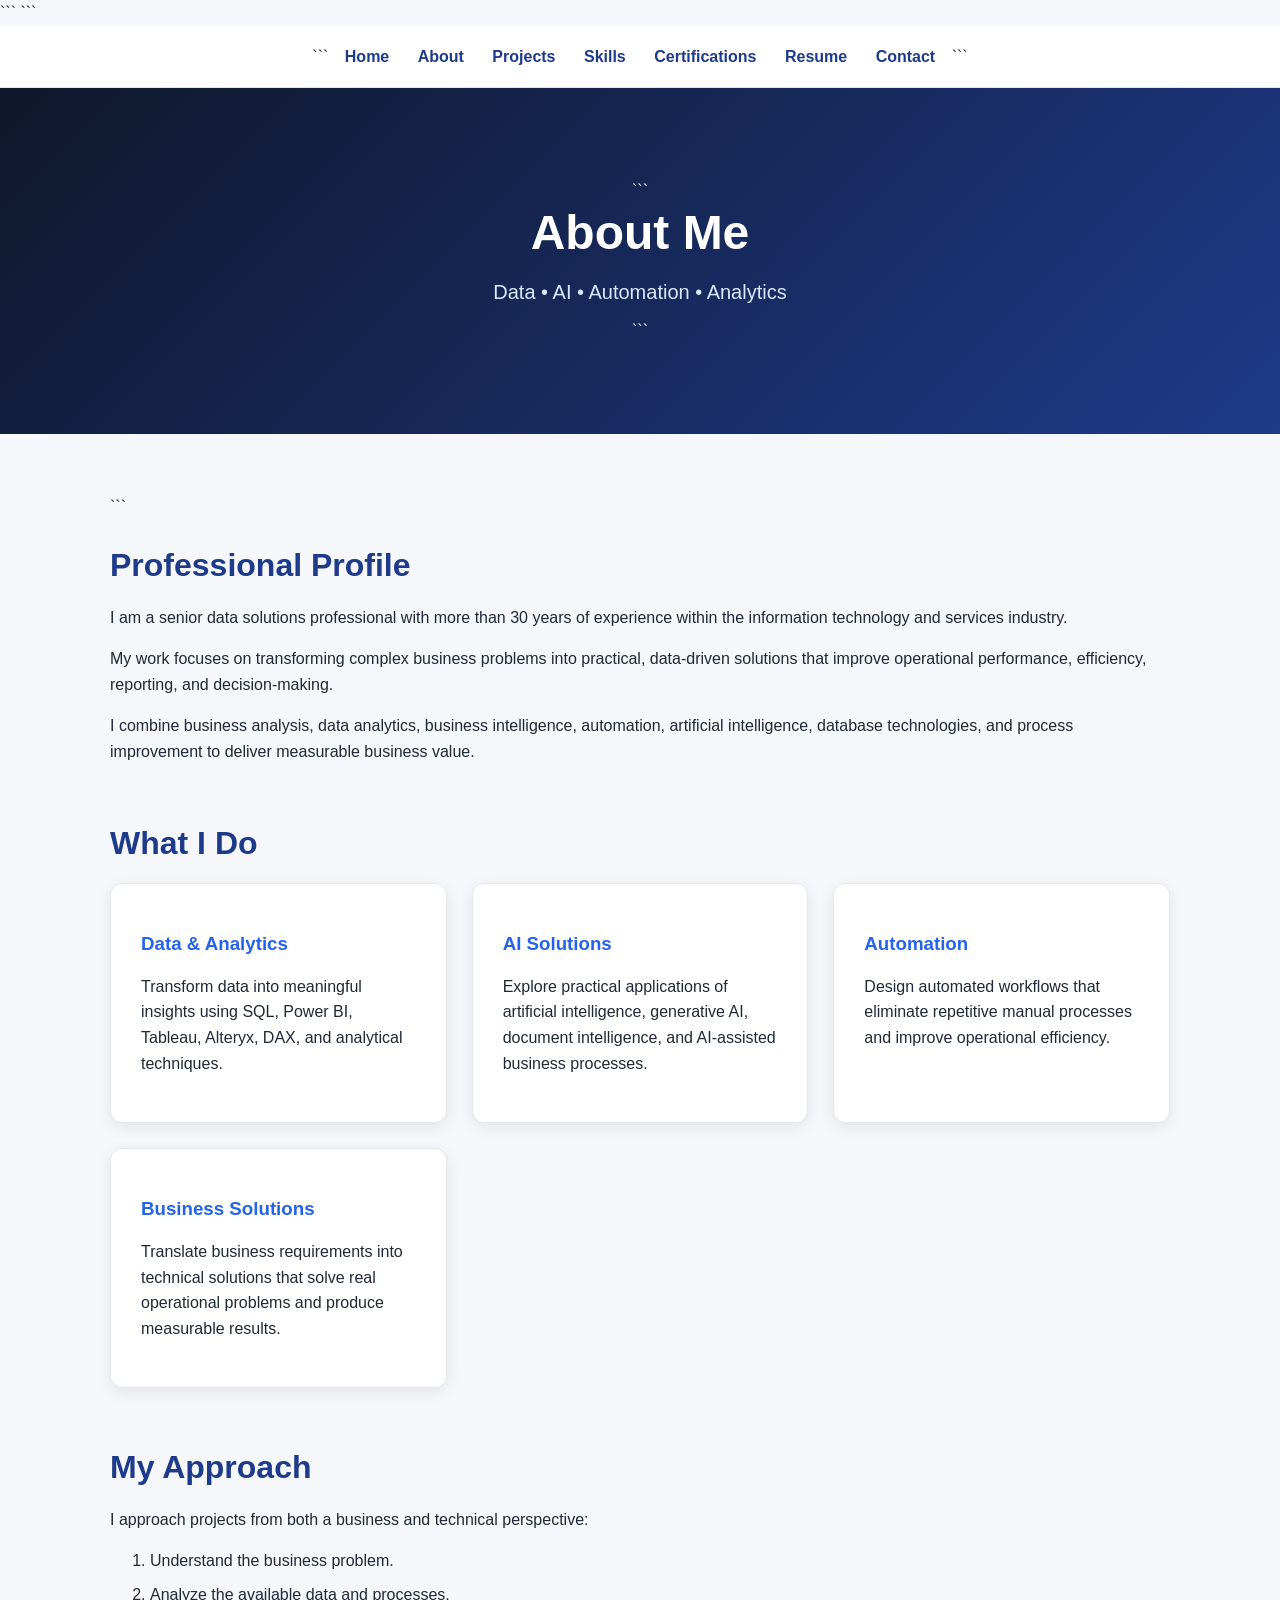
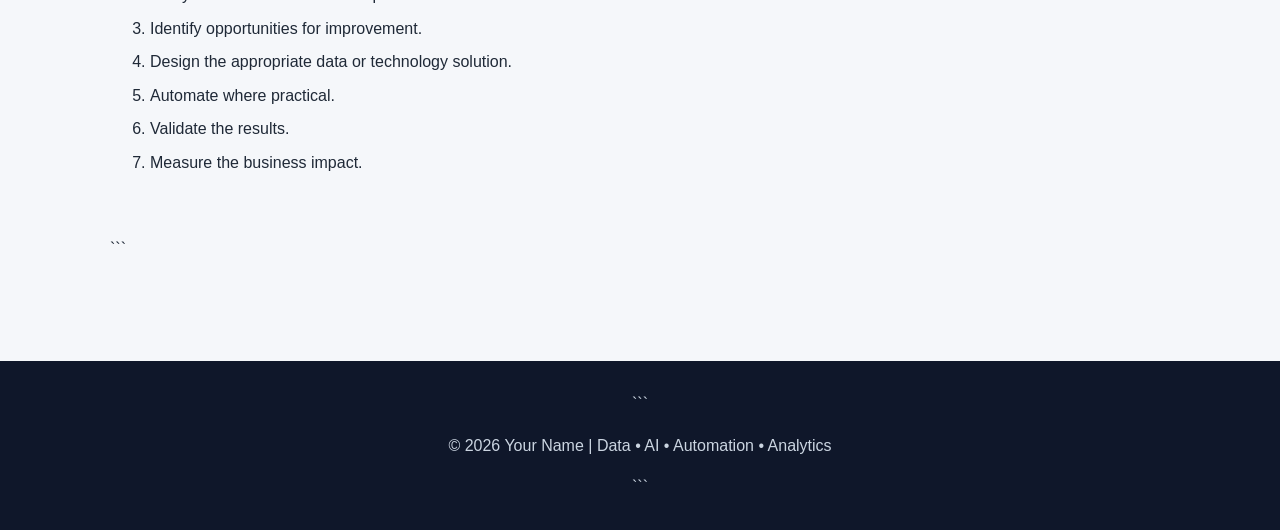
==== about.html @ a49c7b66 "Create about.html" ====
<!DOCTYPE html>

<html lang="en">

<head>

```
<meta charset="UTF-8">

<meta name="viewport"
      content="width=device-width, initial-scale=1.0">

<title>About | Your Name</title>

<link rel="stylesheet" href="css/style.css">
```

</head>

<body>

<nav>

```
<a href="index.html">Home</a>
<a href="about.html">About</a>
<a href="projects.html">Projects</a>
<a href="skills.html">Skills</a>
<a href="certifications.html">Certifications</a>
<a href="resume.html">Resume</a>
<a href="contact.html">Contact</a>
```

</nav>

<header class="hero">

```
<h1>About Me</h1>

<p>
    Data • AI • Automation • Analytics
</p>
```

</header>

<main class="container">

```
<section>

    <h2>Professional Profile</h2>

    <p>
        I am a senior data solutions professional with more than
        30 years of experience within the information technology
        and services industry.
    </p>

    <p>
        My work focuses on transforming complex business problems
        into practical, data-driven solutions that improve
        operational performance, efficiency, reporting, and
        decision-making.
    </p>

    <p>
        I combine business analysis, data analytics, business
        intelligence, automation, artificial intelligence,
        database technologies, and process improvement to deliver
        measurable business value.
    </p>

</section>


<section>

    <h2>What I Do</h2>

    <div class="card-grid">

        <div class="card">

            <h3>Data & Analytics</h3>

            <p>
                Transform data into meaningful insights using
                SQL, Power BI, Tableau, Alteryx, DAX, and
                analytical techniques.
            </p>

        </div>


        <div class="card">

            <h3>AI Solutions</h3>

            <p>
                Explore practical applications of artificial
                intelligence, generative AI, document intelligence,
                and AI-assisted business processes.
            </p>

        </div>


        <div class="card">

            <h3>Automation</h3>

            <p>
                Design automated workflows that eliminate
                repetitive manual processes and improve
                operational efficiency.
            </p>

        </div>


        <div class="card">

            <h3>Business Solutions</h3>

            <p>
                Translate business requirements into technical
                solutions that solve real operational problems
                and produce measurable results.
            </p>

        </div>

    </div>

</section>


<section>

    <h2>My Approach</h2>

    <p>
        I approach projects from both a business and technical
        perspective:
    </p>

    <ol>

        <li>Understand the business problem.</li>

        <li>Analyze the available data and processes.</li>

        <li>Identify opportunities for improvement.</li>

        <li>Design the appropriate data or technology solution.</li>

        <li>Automate where practical.</li>

        <li>Validate the results.</li>

        <li>Measure the business impact.</li>

    </ol>

</section>
```

</main>

<footer>

```
<p>
    © 2026 Your Name | Data • AI • Automation • Analytics
</p>
```

</footer>

</body>

</html>
---- css/style.css ----
/* =========================================
PORTFOLIO WEBSITE - SHARED STYLES
========================================= */

/* ---------- General ---------- */

* {
  box-sizing: border-box;
  }

html {
scroll-behavior: smooth;
}

body {
margin: 0;
font-family: Arial, Helvetica, sans-serif;
background-color: #f5f7fa;
color: #1f2937;
line-height: 1.6;
}

a {
color: #2563eb;
text-decoration: none;
}

a:hover {
text-decoration: underline;
}

/* ---------- Navigation ---------- */

nav {
background-color: #ffffff;
padding: 18px 20px;
text-align: center;
border-bottom: 1px solid #e5e7eb;
position: sticky;
top: 0;
z-index: 1000;
}

nav a {
display: inline-block;
margin: 0 12px;
color: #1e3a8a;
font-weight: 600;
text-decoration: none;
}

nav a:hover {
color: #2563eb;
text-decoration: none;
}

/* ---------- Hero ---------- */

.hero {
background: linear-gradient(135deg, #0f172a, #1e3a8a);
color: white;
padding: 90px 20px;
text-align: center;
}

.hero h1 {
margin: 0 0 15px;
font-size: 48px;
}

.hero p {
max-width: 800px;
margin: 10px auto;
font-size: 20px;
color: #dbeafe;
}

/* ---------- Main Content ---------- */

.container {
max-width: 1100px;
margin: 0 auto;
padding: 60px 20px;
}

section {
margin-bottom: 60px;
}

h1,
h2,
h3 {
line-height: 1.2;
}

h2 {
color: #1e3a8a;
font-size: 32px;
margin-bottom: 20px;
}

h3 {
color: #2563eb;
}

/* ---------- Cards ---------- */

.card-grid {
display: grid;
grid-template-columns: repeat(auto-fit, minmax(280px, 1fr));
gap: 25px;
}

.card {
background-color: white;
padding: 30px;
border-radius: 12px;
box-shadow: 0 4px 15px rgba(0, 0, 0, 0.08);
border: 1px solid #e5e7eb;
}

.card:hover {
transform: translateY(-3px);
transition: 0.2s ease;
}

/* ---------- Metrics ---------- */

.metrics {
display: grid;
grid-template-columns: repeat(auto-fit, minmax(180px, 1fr));
gap: 20px;
margin: 40px 0;
}

.metric-card {
background-color: white;
padding: 25px;
text-align: center;
border-radius: 12px;
box-shadow: 0 4px 15px rgba(0, 0, 0, 0.06);
}

.metric {
font-size: 34px;
font-weight: bold;
color: #16a34a;
margin: 5px 0;
}

/* ---------- Buttons ---------- */

.button {
display: inline-block;
background-color: #2563eb;
color: white;
padding: 12px 22px;
border-radius: 7px;
font-weight: bold;
margin-top: 10px;
}

.button:hover {
background-color: #1d4ed8;
text-decoration: none;
}

/* ---------- Tables ---------- */

table {
width: 100%;
border-collapse: collapse;
background-color: white;
margin: 20px 0;
}

th,
td {
padding: 14px;
border: 1px solid #e5e7eb;
text-align: left;
}

th {
background-color: #eff6ff;
color: #1e3a8a;
}

/* ---------- Lists ---------- */

ul {
padding-left: 25px;
}

li {
margin-bottom: 8px;
}

/* ---------- Tags ---------- */

.tag {
display: inline-block;
background-color: #dbeafe;
color: #1e3a8a;
padding: 6px 12px;
border-radius: 20px;
margin: 4px;
font-size: 14px;
font-weight: 600;
}

/* ---------- Footer ---------- */

footer {
background-color: #0f172a;
color: #cbd5e1;
text-align: center;
padding: 30px 20px;
margin-top: 40px;
}

footer a {
color: #93c5fd;
}

/* ---------- Mobile ---------- */

@media (max-width: 700px) {

```
nav a {
    margin: 5px 7px;
    font-size: 14px;
}

.hero {
    padding: 60px 20px;
}

.hero h1 {
    font-size: 36px;
}

.hero p {
    font-size: 18px;
}

.container {
    padding: 40px 20px;
}

h2 {
    font-size: 28px;
}
```

}
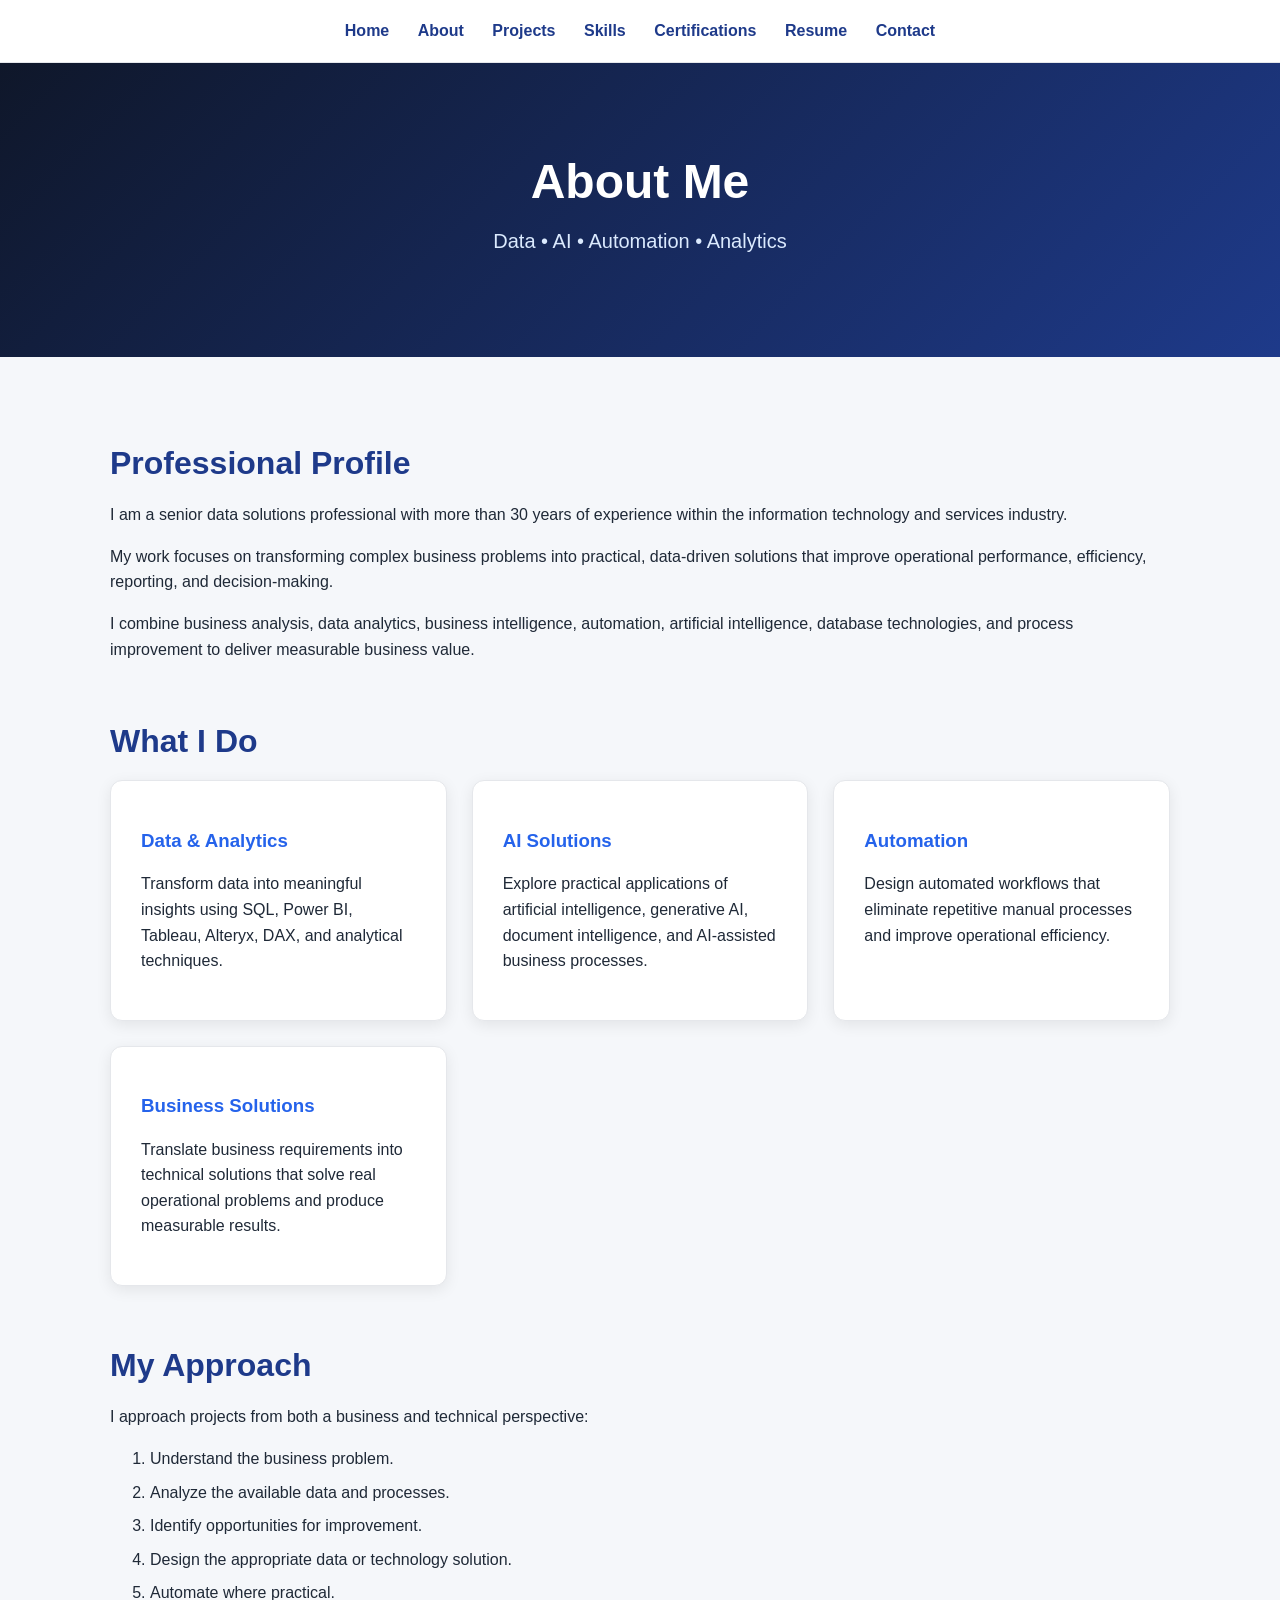
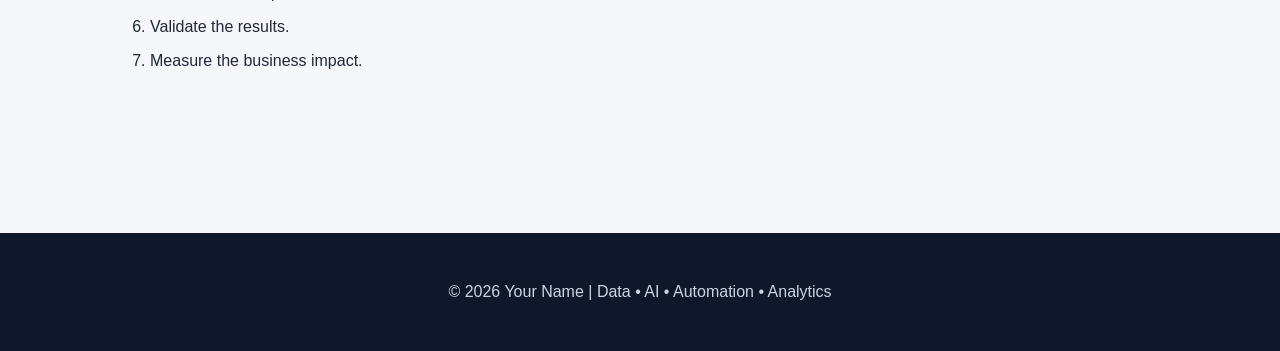
==== commit be92e4c7: "Update about.html" ====
--- a/about.html
+++ b/about.html
@@ -4,7 +4,6 @@
 
 <head>
 
-```
 <meta charset="UTF-8">
 
 <meta name="viewport"
@@ -13,7 +12,6 @@
 <title>About | Your Name</title>
 
 <link rel="stylesheet" href="css/style.css">
-```
 
 </head>
 
@@ -21,7 +19,6 @@
 
 <nav>
 
-```
 <a href="index.html">Home</a>
 <a href="about.html">About</a>
 <a href="projects.html">Projects</a>
@@ -29,25 +26,21 @@
 <a href="certifications.html">Certifications</a>
 <a href="resume.html">Resume</a>
 <a href="contact.html">Contact</a>
-```
 
 </nav>
 
 <header class="hero">
 
-```
 <h1>About Me</h1>
 
 <p>
     Data • AI • Automation • Analytics
 </p>
-```
 
 </header>
 
 <main class="container">
 
-```
 <section>
 
     <h2>Professional Profile</h2>
@@ -165,17 +158,14 @@
     </ol>
 
 </section>
-```
 
 </main>
 
 <footer>
 
-```
 <p>
     © 2026 Your Name | Data • AI • Automation • Analytics
 </p>
-```
 
 </footer>
 
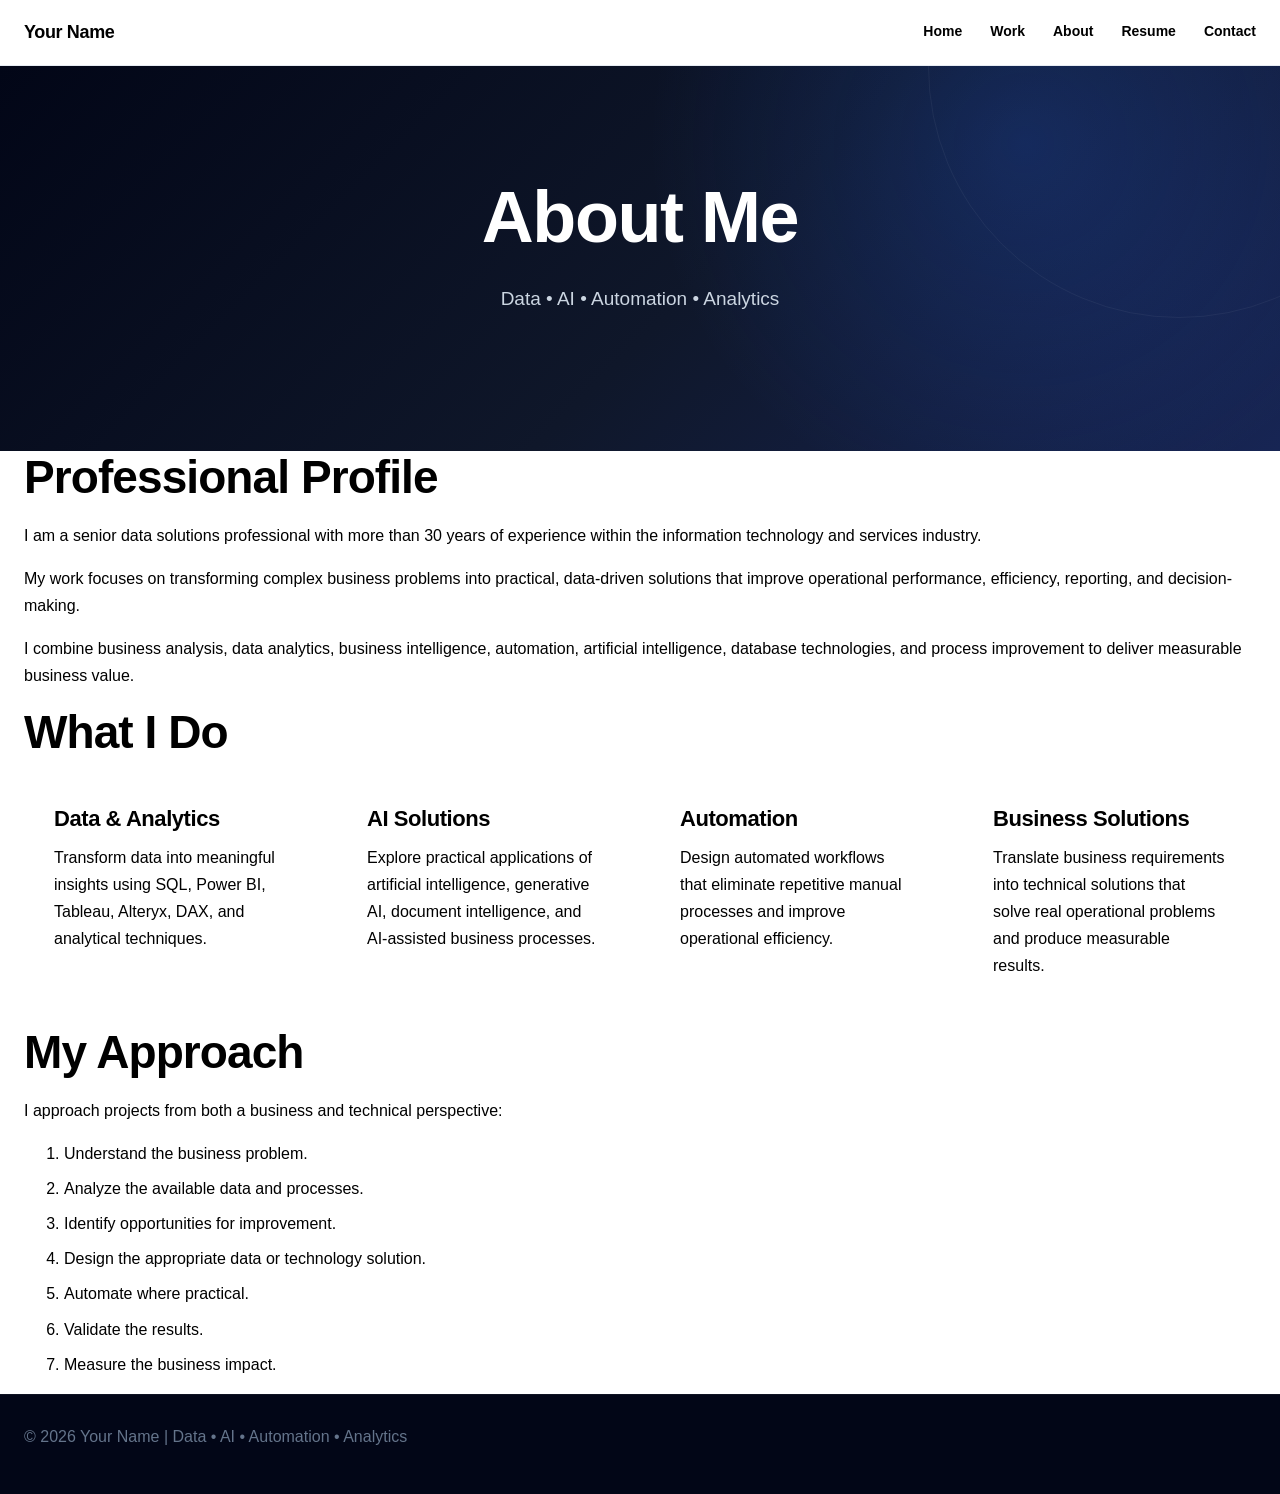
==== commit 6b7ceacf: "Update about.html" ====
--- a/about.html
+++ b/about.html
@@ -17,25 +17,51 @@
 
 <body>
 
-<nav>
-
-<a href="index.html">Home</a>
-<a href="about.html">About</a>
-<a href="projects.html">Projects</a>
-<a href="skills.html">Skills</a>
-<a href="certifications.html">Certifications</a>
-<a href="resume.html">Resume</a>
-<a href="contact.html">Contact</a>
+<!-- =====================================================
+     NAVIGATION
+     ===================================================== -->
+
+<nav class="navbar">
+
+    <div class="nav-container">
+
+        <a href="index.html" class="logo">
+            Your Name
+        </a>
+
+        <div class="nav-links">
+
+            <a href="index.html">Home</a>
+
+            <a href="projects.html">Work</a>
+
+            <a href="about.html">About</a>
+
+            <a href="resume.html">Resume</a>
+
+            <a href="contact.html">Contact</a>
+
+        </div>
+
+    </div>
 
 </nav>
 
+<!-- =====================================================
+     HERO
+     ===================================================== -->
+
 <header class="hero">
 
-<h1>About Me</h1>
-
-<p>
-    Data • AI • Automation • Analytics
-</p>
+    <div class="hero-content">
+
+      <h1>About Me</h1>
+
+      <p class="hero-description">
+          Data • AI • Automation • Analytics
+      </p>
+
+  </div>
 
 </header>
 
--- a/css/style.css
+++ b/css/style.css
@@ -1,257 +1,1604 @@
-/* =========================================
-PORTFOLIO WEBSITE - SHARED STYLES
-========================================= */
-
-/* ---------- General ---------- */
+```css
+/* =========================================================
+   PORTFOLIO WEBSITE
+   Modern Data • AI • Automation Portfolio
+   ========================================================= */
+
+
+/* =========================================================
+   DESIGN SYSTEM
+   ========================================================= */
+
+:root {
+
+    /* Colors */
+
+    --bg: #f8fafc;
+    --surface: #ffffff;
+    --surface-alt: #f1f5f9;
+
+    --text: #0f172a;
+    --text-secondary: #475569;
+    --text-muted: #64748b;
+
+    --primary: #2563eb;
+    --primary-dark: #1d4ed8;
+    --primary-light: #dbeafe;
+
+    --border: #e2e8f0;
+
+    --dark: #0f172a;
+    --dark-secondary: #1e293b;
+
+    --success: #16a34a;
+
+    /* Layout */
+
+    --max-width: 1180px;
+
+    /* Effects */
+
+    --radius: 14px;
+    --radius-small: 8px;
+
+    --shadow:
+        0 10px 30px rgba(15, 23, 42, 0.06);
+
+    --shadow-hover:
+        0 18px 45px rgba(15, 23, 42, 0.10);
+
+    --transition:
+        0.25s ease;
+}
+
+
+/* =========================================================
+   RESET
+   ========================================================= */
 
 * {
-  box-sizing: border-box;
-  }
+    box-sizing: border-box;
+}
 
 html {
-scroll-behavior: smooth;
+    scroll-behavior: smooth;
 }
 
 body {
-margin: 0;
-font-family: Arial, Helvetica, sans-serif;
-background-color: #f5f7fa;
-color: #1f2937;
-line-height: 1.6;
+
+    margin: 0;
+
+    font-family:
+        Inter,
+        -apple-system,
+        BlinkMacSystemFont,
+        "Segoe UI",
+        Roboto,
+        Helvetica,
+        Arial,
+        sans-serif;
+
+    background: var(--bg);
+
+    color: var(--text);
+
+    line-height: 1.7;
+
+    -webkit-font-smoothing: antialiased;
+}
+
+img {
+    max-width: 100%;
+    height: auto;
+    display: block;
 }
 
 a {
-color: #2563eb;
-text-decoration: none;
-}
-
-a:hover {
-text-decoration: underline;
-}
-
-/* ---------- Navigation ---------- */
-
-nav {
-background-color: #ffffff;
-padding: 18px 20px;
-text-align: center;
-border-bottom: 1px solid #e5e7eb;
-position: sticky;
-top: 0;
-z-index: 1000;
-}
-
-nav a {
-display: inline-block;
-margin: 0 12px;
-color: #1e3a8a;
-font-weight: 600;
-text-decoration: none;
-}
-
-nav a:hover {
-color: #2563eb;
-text-decoration: none;
-}
-
-/* ---------- Hero ---------- */
-
-.hero {
-background: linear-gradient(135deg, #0f172a, #1e3a8a);
-color: white;
-padding: 90px 20px;
-text-align: center;
-}
-
-.hero h1 {
-margin: 0 0 15px;
-font-size: 48px;
-}
-
-.hero p {
-max-width: 800px;
-margin: 10px auto;
-font-size: 20px;
-color: #dbeafe;
-}
-
-/* ---------- Main Content ---------- */
-
-.container {
-max-width: 1100px;
-margin: 0 auto;
-padding: 60px 20px;
-}
-
-section {
-margin-bottom: 60px;
-}
+    color: inherit;
+    text-decoration: none;
+}
+
+p {
+    margin-top: 0;
+}
+
+button,
+a {
+    -webkit-tap-highlight-color: transparent;
+}
+
+
+/* =========================================================
+   TYPOGRAPHY
+   ========================================================= */
 
 h1,
 h2,
+h3,
+h4 {
+
+    margin-top: 0;
+
+    line-height: 1.15;
+
+    letter-spacing: -0.02em;
+}
+
+h1 {
+    font-size: clamp(42px, 6vw, 72px);
+}
+
+h2 {
+    font-size: clamp(32px, 4vw, 46px);
+
+    margin-bottom: 18px;
+}
+
 h3 {
-line-height: 1.2;
-}
-
-h2 {
-color: #1e3a8a;
-font-size: 32px;
-margin-bottom: 20px;
-}
-
-h3 {
-color: #2563eb;
-}
-
-/* ---------- Cards ---------- */
-
-.card-grid {
-display: grid;
-grid-template-columns: repeat(auto-fit, minmax(280px, 1fr));
-gap: 25px;
-}
-
-.card {
-background-color: white;
-padding: 30px;
-border-radius: 12px;
-box-shadow: 0 4px 15px rgba(0, 0, 0, 0.08);
-border: 1px solid #e5e7eb;
-}
-
-.card:hover {
-transform: translateY(-3px);
-transition: 0.2s ease;
-}
-
-/* ---------- Metrics ---------- */
+    font-size: 22px;
+
+    margin-bottom: 12px;
+}
+
+p {
+    color: var(--text-secondary);
+}
+
+
+/* =========================================================
+   CONTAINER
+   ========================================================= */
+
+.container {
+
+    width: 100%;
+
+    max-width: var(--max-width);
+
+    margin: 0 auto;
+
+    padding-left: 24px;
+    padding-right: 24px;
+}
+
+
+/* =========================================================
+   NAVIGATION
+   ========================================================= */
+
+.navbar {
+
+    position: sticky;
+
+    top: 0;
+
+    z-index: 1000;
+
+    background:
+        rgba(255, 255, 255, 0.92);
+
+    backdrop-filter: blur(12px);
+
+    -webkit-backdrop-filter: blur(12px);
+
+    border-bottom:
+        1px solid rgba(226, 232, 240, 0.8);
+}
+
+.nav-container {
+
+    max-width: var(--max-width);
+
+    margin: 0 auto;
+
+    padding: 17px 24px;
+
+    display: flex;
+
+    align-items: center;
+
+    justify-content: space-between;
+
+    gap: 30px;
+}
+
+.logo {
+
+    font-size: 18px;
+
+    font-weight: 800;
+
+    color: var(--text);
+
+    letter-spacing: -0.02em;
+
+    white-space: nowrap;
+}
+
+.logo:hover {
+    color: var(--primary);
+}
+
+.nav-links {
+
+    display: flex;
+
+    align-items: center;
+
+    gap: 28px;
+}
+
+.nav-links a {
+
+    position: relative;
+
+    color: var(--text-secondary);
+
+    font-size: 14px;
+
+    font-weight: 600;
+
+    transition: color var(--transition);
+}
+
+.nav-links a:hover {
+
+    color: var(--primary);
+
+    text-decoration: none;
+}
+
+.nav-links a::after {
+
+    content: "";
+
+    position: absolute;
+
+    left: 0;
+
+    bottom: -7px;
+
+    width: 0;
+
+    height: 2px;
+
+    background: var(--primary);
+
+    transition: width var(--transition);
+}
+
+.nav-links a:hover::after {
+    width: 100%;
+}
+
+
+/* =========================================================
+   HERO
+   ========================================================= */
+
+.hero {
+
+    position: relative;
+
+    overflow: hidden;
+
+    background:
+        radial-gradient(
+            circle at 80% 20%,
+            rgba(37, 99, 235, 0.22),
+            transparent 35%
+        ),
+        linear-gradient(
+            135deg,
+            #020617 0%,
+            #0f172a 55%,
+            #172554 100%
+        );
+
+    color: white;
+
+    padding:
+        110px 24px
+        100px;
+}
+
+.hero::before {
+
+    content: "";
+
+    position: absolute;
+
+    width: 500px;
+
+    height: 500px;
+
+    border-radius: 50%;
+
+    border:
+        1px solid rgba(255, 255, 255, 0.05);
+
+    top: -250px;
+
+    right: -150px;
+}
+
+.hero-content {
+
+    position: relative;
+
+    max-width: 900px;
+
+    margin: 0 auto;
+
+    text-align: center;
+}
+
+.eyebrow {
+
+    margin-bottom: 18px;
+
+    color: var(--primary);
+
+    font-size: 12px;
+
+    font-weight: 800;
+
+    letter-spacing: 0.16em;
+
+    text-transform: uppercase;
+}
+
+.hero .eyebrow {
+    color: #93c5fd;
+}
+
+.hero h1 {
+
+    max-width: 950px;
+
+    margin:
+        0 auto
+        25px;
+
+    color: white;
+
+    font-weight: 800;
+}
+
+.hero-description {
+
+    max-width: 760px;
+
+    margin:
+        0 auto
+        35px;
+
+    color: #cbd5e1;
+
+    font-size: 19px;
+
+    line-height: 1.7;
+}
+
+
+/* =========================================================
+   HERO BUTTONS
+   ========================================================= */
+
+.hero-buttons {
+
+    display: flex;
+
+    justify-content: center;
+
+    align-items: center;
+
+    flex-wrap: wrap;
+
+    gap: 12px;
+
+    margin-top: 28px;
+}
+
+.button {
+
+    display: inline-flex;
+
+    align-items: center;
+
+    justify-content: center;
+
+    min-height: 46px;
+
+    padding:
+        11px 22px;
+
+    border-radius: var(--radius-small);
+
+    font-size: 14px;
+
+    font-weight: 700;
+
+    border: 1px solid transparent;
+
+    transition:
+        transform var(--transition),
+        background var(--transition),
+        border-color var(--transition),
+        box-shadow var(--transition);
+}
+
+.button:hover {
+
+    transform: translateY(-2px);
+
+    text-decoration: none;
+}
+
+.button.primary {
+
+    background: var(--primary);
+
+    color: white;
+
+    box-shadow:
+        0 8px 20px
+        rgba(37, 99, 235, 0.25);
+}
+
+.button.primary:hover {
+    background: var(--primary-dark);
+}
+
+.button.secondary {
+
+    background: white;
+
+    color: var(--text);
+
+    border-color: var(--border);
+}
+
+.button.secondary:hover {
+
+    border-color: #cbd5e1;
+
+    box-shadow: var(--shadow);
+}
+
+
+/* Hero secondary button on dark background */
+
+.hero .button.secondary {
+
+    background:
+        rgba(255, 255, 255, 0.06);
+
+    color: white;
+
+    border-color:
+        rgba(255, 255, 255, 0.18);
+}
+
+.hero .button.secondary:hover {
+
+    background:
+        rgba(255, 255, 255, 0.10);
+}
+
+
+/* =========================================================
+   HERO LINKS
+   ========================================================= */
+
+.hero-links {
+
+    display: flex;
+
+    justify-content: center;
+
+    gap: 25px;
+
+    margin-top: 32px;
+}
+
+.hero-links a {
+
+    color: #94a3b8;
+
+    font-size: 14px;
+
+    font-weight: 600;
+
+    transition: color var(--transition);
+}
+
+.hero-links a:hover {
+
+    color: white;
+
+    text-decoration: none;
+}
+
+
+/* =========================================================
+   SECTIONS
+   ========================================================= */
+
+section {
+    margin: 0;
+}
+
+section .container {
+
+    padding-top: 100px;
+
+    padding-bottom: 100px;
+}
+
+.section-heading {
+
+    max-width: 720px;
+
+    margin-bottom: 45px;
+}
+
+.section-heading h2 {
+    color: var(--text);
+}
+
+.section-heading p:not(.eyebrow) {
+
+    font-size: 17px;
+
+    max-width: 680px;
+}
+
+
+/* =========================================================
+   IMPACT SECTION
+   ========================================================= */
+
+.impact-section {
+
+    background: var(--surface);
+}
 
 .metrics {
-display: grid;
-grid-template-columns: repeat(auto-fit, minmax(180px, 1fr));
-gap: 20px;
-margin: 40px 0;
+
+    display: grid;
+
+    grid-template-columns:
+        repeat(4, 1fr);
+
+    gap: 18px;
 }
 
 .metric-card {
-background-color: white;
-padding: 25px;
-text-align: center;
-border-radius: 12px;
-box-shadow: 0 4px 15px rgba(0, 0, 0, 0.06);
+
+    padding: 30px 25px;
+
+    background: var(--surface);
+
+    border:
+        1px solid var(--border);
+
+    border-radius: var(--radius);
+
+    box-shadow: var(--shadow);
+
+    transition:
+        transform var(--transition),
+        box-shadow var(--transition);
+}
+
+.metric-card:hover {
+
+    transform: translateY(-4px);
+
+    box-shadow: var(--shadow-hover);
 }
 
 .metric {
-font-size: 34px;
-font-weight: bold;
-color: #16a34a;
-margin: 5px 0;
-}
-
-/* ---------- Buttons ---------- */
-
-.button {
-display: inline-block;
-background-color: #2563eb;
-color: white;
-padding: 12px 22px;
-border-radius: 7px;
-font-weight: bold;
-margin-top: 10px;
-}
-
-.button:hover {
-background-color: #1d4ed8;
-text-decoration: none;
-}
-
-/* ---------- Tables ---------- */
+
+    display: block;
+
+    margin-bottom: 8px;
+
+    color: var(--text);
+
+    font-size: clamp(30px, 4vw, 42px);
+
+    line-height: 1;
+
+    font-weight: 800;
+
+    letter-spacing: -0.04em;
+}
+
+.metric-card p {
+
+    margin: 0;
+
+    font-size: 14px;
+
+    line-height: 1.5;
+}
+
+.metric-note {
+
+    margin-top: 18px;
+
+    color: var(--text-muted);
+
+    font-size: 12px;
+}
+
+
+/* =========================================================
+   FEATURED WORK
+   ========================================================= */
+
+.featured-work {
+
+    background: var(--bg);
+}
+
+.featured-project {
+
+    display: grid;
+
+    grid-template-columns:
+        minmax(0, 1.7fr)
+        minmax(280px, 0.8fr);
+
+    gap: 0;
+
+    overflow: hidden;
+
+    border:
+        1px solid var(--border);
+
+    border-radius: 18px;
+
+    background: white;
+
+    box-shadow: var(--shadow);
+}
+
+.featured-project-content {
+
+    padding: 50px;
+}
+
+.featured-project-content h3 {
+
+    max-width: 700px;
+
+    font-size: 30px;
+
+    color: var(--text);
+}
+
+.featured-project-content p {
+
+    max-width: 700px;
+
+    font-size: 16px;
+}
+
+.project-label {
+
+    margin-top: 25px;
+
+    margin-bottom: 10px;
+
+    color: var(--primary) !important;
+
+    font-size: 11px !important;
+
+    font-weight: 800;
+
+    letter-spacing: 0.14em;
+
+    text-transform: uppercase;
+}
+
+.project-label:first-child {
+    margin-top: 0;
+}
+
+.featured-project-result {
+
+    display: flex;
+
+    flex-direction: column;
+
+    justify-content: center;
+
+    align-items: flex-start;
+
+    padding: 45px;
+
+    background:
+        linear-gradient(
+            145deg,
+            #eff6ff,
+            #dbeafe
+        );
+
+    border-left:
+        1px solid var(--border);
+}
+
+.large-metric {
+
+    color: var(--text);
+
+    font-size: clamp(52px, 6vw, 76px);
+
+    line-height: 1;
+
+    font-weight: 800;
+
+    letter-spacing: -0.05em;
+
+    margin-bottom: 8px;
+}
+
+.featured-project-result p:not(.project-label) {
+
+    margin-bottom: 25px;
+
+    font-size: 15px;
+
+    font-weight: 600;
+
+    color: var(--text-secondary);
+}
+
+
+/* =========================================================
+   TECHNOLOGY TAGS
+   ========================================================= */
+
+.technology-list {
+
+    display: flex;
+
+    flex-wrap: wrap;
+
+    gap: 6px;
+
+    margin-top: 25px;
+}
+
+.tag {
+
+    display: inline-flex;
+
+    align-items: center;
+
+    padding:
+        6px 11px;
+
+    border-radius: 999px;
+
+    background: var(--surface-alt);
+
+    color: var(--text-secondary);
+
+    border:
+        1px solid var(--border);
+
+    font-size: 12px;
+
+    font-weight: 600;
+}
+
+
+/* =========================================================
+   SELECTED WORK
+   ========================================================= */
+
+.selected-work {
+
+    background: white;
+}
+
+.project-grid {
+
+    display: grid;
+
+    grid-template-columns:
+        repeat(3, 1fr);
+
+    gap: 20px;
+}
+
+.project-card {
+
+    position: relative;
+
+    display: flex;
+
+    flex-direction: column;
+
+    min-height: 430px;
+
+    padding: 32px;
+
+    border:
+        1px solid var(--border);
+
+    border-radius: var(--radius);
+
+    background: white;
+
+    transition:
+        transform var(--transition),
+        box-shadow var(--transition),
+        border-color var(--transition);
+}
+
+.project-card:hover {
+
+    transform: translateY(-5px);
+
+    box-shadow: var(--shadow-hover);
+
+    border-color: #cbd5e1;
+}
+
+.project-number {
+
+    margin-bottom: 25px;
+
+    color: var(--primary) !important;
+
+    font-size: 13px !important;
+
+    font-weight: 800;
+
+    letter-spacing: 0.1em;
+}
+
+.project-card h3 {
+
+    color: var(--text);
+
+    font-size: 23px;
+}
+
+.project-card .project-label {
+
+    margin-top: 5px;
+}
+
+.project-card p:not(.project-label):not(.project-number) {
+
+    font-size: 15px;
+
+    line-height: 1.65;
+}
+
+.project-card .technology-list {
+
+    margin-top: auto;
+
+    padding-top: 25px;
+}
+
+.text-link {
+
+    display: inline-block;
+
+    margin-top: 25px;
+
+    color: var(--primary);
+
+    font-size: 14px;
+
+    font-weight: 700;
+
+    transition:
+        color var(--transition);
+}
+
+.text-link:hover {
+
+    color: var(--primary-dark);
+
+    text-decoration: none;
+}
+
+.center-button {
+
+    text-align: center;
+
+    margin-top: 45px;
+}
+
+
+/* =========================================================
+   CAPABILITIES
+   ========================================================= */
+
+.capabilities {
+
+    background: var(--surface-alt);
+}
+
+.capability-grid {
+
+    display: grid;
+
+    grid-template-columns:
+        repeat(2, 1fr);
+
+    gap: 1px;
+
+    overflow: hidden;
+
+    background: var(--border);
+
+    border:
+        1px solid var(--border);
+
+    border-radius: var(--radius);
+}
+
+.capability {
+
+    padding: 40px;
+
+    background: white;
+}
+
+.capability-number {
+
+    display: block;
+
+    margin-bottom: 20px;
+
+    color: var(--primary);
+
+    font-size: 12px;
+
+    font-weight: 800;
+
+    letter-spacing: 0.1em;
+}
+
+.capability h3 {
+
+    color: var(--text);
+
+    font-size: 23px;
+}
+
+.capability p {
+
+    margin: 0;
+
+    max-width: 500px;
+
+    font-size: 15px;
+}
+
+
+/* =========================================================
+   PROCESS / APPROACH
+   ========================================================= */
+
+.approach {
+
+    background: var(--dark);
+}
+
+.approach .section-heading h2 {
+    color: white;
+}
+
+.approach .section-heading p:not(.eyebrow) {
+    color: #94a3b8;
+}
+
+.process-grid {
+
+    display: grid;
+
+    grid-template-columns:
+        repeat(4, 1fr);
+
+    gap: 0;
+
+    border-top:
+        1px solid rgba(255, 255, 255, 0.12);
+}
+
+.process-step {
+
+    padding:
+        35px 25px 20px;
+
+    border-right:
+        1px solid rgba(255, 255, 255, 0.12);
+}
+
+.process-step:last-child {
+    border-right: none;
+}
+
+.process-step > span {
+
+    display: block;
+
+    margin-bottom: 25px;
+
+    color: #60a5fa;
+
+    font-size: 12px;
+
+    font-weight: 800;
+
+    letter-spacing: 0.1em;
+}
+
+.process-step h3 {
+
+    color: white;
+
+    font-size: 20px;
+}
+
+.process-step p {
+
+    margin: 0;
+
+    color: #94a3b8;
+
+    font-size: 14px;
+}
+
+
+/* =========================================================
+   ABOUT
+   ========================================================= */
+
+.about-preview {
+
+    background: white;
+}
+
+.about-content {
+
+    display: grid;
+
+    grid-template-columns:
+        1fr 1fr;
+
+    gap: 80px;
+
+    align-items: start;
+}
+
+.about-content h2 {
+    max-width: 500px;
+}
+
+.about-content p {
+
+    font-size: 17px;
+
+    line-height: 1.8;
+}
+
+.about-content .text-link {
+    margin-top: 10px;
+}
+
+
+/* =========================================================
+   TECHNOLOGY
+   ========================================================= */
+
+.technology {
+
+    background: var(--surface-alt);
+}
+
+.technology-groups {
+
+    display: grid;
+
+    grid-template-columns:
+        repeat(3, 1fr);
+
+    gap: 20px;
+}
+
+.technology-groups > div {
+
+    padding: 30px;
+
+    background: white;
+
+    border:
+        1px solid var(--border);
+
+    border-radius: var(--radius);
+}
+
+.technology-groups h3 {
+
+    color: var(--text);
+
+    font-size: 18px;
+}
+
+.technology-groups p {
+
+    margin: 0;
+
+    font-size: 14px;
+
+    line-height: 1.7;
+}
+
+
+/* =========================================================
+   FINAL CTA
+   ========================================================= */
+
+.final-cta {
+
+    position: relative;
+
+    overflow: hidden;
+
+    background:
+        linear-gradient(
+            135deg,
+            #0f172a,
+            #172554
+        );
+
+    text-align: center;
+
+    color: white;
+}
+
+.final-cta .container {
+
+    max-width: 850px;
+}
+
+.final-cta .eyebrow {
+    color: #93c5fd;
+}
+
+.final-cta h2 {
+
+    color: white;
+
+    font-size: clamp(36px, 5vw, 56px);
+}
+
+.final-cta p:not(.eyebrow) {
+
+    max-width: 650px;
+
+    margin:
+        0 auto;
+
+    color: #cbd5e1;
+
+    font-size: 17px;
+}
+
+
+/* =========================================================
+   FOOTER
+   ========================================================= */
+
+footer {
+
+    background: #020617;
+
+    color: #64748b;
+
+    padding: 28px 24px;
+
+    border-top:
+        1px solid rgba(255, 255, 255, 0.05);
+}
+
+.footer-content {
+
+    max-width: var(--max-width);
+
+    margin: 0 auto;
+
+    display: flex;
+
+    justify-content: space-between;
+
+    align-items: center;
+
+    gap: 20px;
+}
+
+.footer-content p {
+
+    margin: 0;
+
+    color: #64748b;
+
+    font-size: 13px;
+}
+
+
+/* =========================================================
+   TABLES
+   ========================================================= */
 
 table {
-width: 100%;
-border-collapse: collapse;
-background-color: white;
-margin: 20px 0;
+
+    width: 100%;
+
+    border-collapse: collapse;
+
+    background: white;
+
+    margin: 25px 0;
+
+    border:
+        1px solid var(--border);
+
+    border-radius: var(--radius);
+
+    overflow: hidden;
 }
 
 th,
 td {
-padding: 14px;
-border: 1px solid #e5e7eb;
-text-align: left;
+
+    padding: 15px;
+
+    border-bottom:
+        1px solid var(--border);
+
+    text-align: left;
 }
 
 th {
-background-color: #eff6ff;
-color: #1e3a8a;
-}
-
-/* ---------- Lists ---------- */
+
+    background: var(--surface-alt);
+
+    color: var(--text);
+
+    font-size: 13px;
+
+    font-weight: 700;
+}
+
+td {
+
+    color: var(--text-secondary);
+
+    font-size: 14px;
+}
+
+tr:last-child td {
+    border-bottom: none;
+}
+
+
+/* =========================================================
+   LISTS
+   ========================================================= */
 
 ul {
-padding-left: 25px;
+
+    padding-left: 22px;
+
+    color: var(--text-secondary);
 }
 
 li {
-margin-bottom: 8px;
-}
-
-/* ---------- Tags ---------- */
-
-.tag {
-display: inline-block;
-background-color: #dbeafe;
-color: #1e3a8a;
-padding: 6px 12px;
-border-radius: 20px;
-margin: 4px;
-font-size: 14px;
-font-weight: 600;
-}
-
-/* ---------- Footer ---------- */
-
-footer {
-background-color: #0f172a;
-color: #cbd5e1;
-text-align: center;
-padding: 30px 20px;
-margin-top: 40px;
-}
-
-footer a {
-color: #93c5fd;
-}
-
-/* ---------- Mobile ---------- */
+    margin-bottom: 8px;
+}
+
+
+/* =========================================================
+   GENERAL CARD SUPPORT
+   ========================================================= */
+
+.card-grid {
+
+    display: grid;
+
+    grid-template-columns:
+        repeat(auto-fit, minmax(280px, 1fr));
+
+    gap: 20px;
+}
+
+.card {
+
+    background: white;
+
+    padding: 30px;
+
+    border:
+        1px solid var(--border);
+
+    border-radius: var(--radius);
+
+    box-shadow: var(--shadow);
+
+    transition:
+        transform var(--transition),
+        box-shadow var(--transition);
+}
+
+.card:hover {
+
+    transform: translateY(-4px);
+
+    box-shadow: var(--shadow-hover);
+}
+
+
+/* =========================================================
+   ACCESSIBILITY
+   ========================================================= */
+
+a:focus-visible {
+
+    outline:
+        3px solid rgba(37, 99, 235, 0.35);
+
+    outline-offset: 4px;
+
+    border-radius: 4px;
+}
+
+
+/* =========================================================
+   MOBILE
+   ========================================================= */
+
+@media (max-width: 900px) {
+
+    .metrics {
+
+        grid-template-columns:
+            repeat(2, 1fr);
+    }
+
+    .project-grid {
+
+        grid-template-columns:
+            1fr;
+    }
+
+    .project-card {
+
+        min-height: auto;
+    }
+
+    .capability-grid {
+
+        grid-template-columns:
+            1fr;
+    }
+
+    .process-grid {
+
+        grid-template-columns:
+            repeat(2, 1fr);
+    }
+
+    .process-step {
+
+        border-bottom:
+            1px solid rgba(255, 255, 255, 0.12);
+    }
+
+    .process-step:nth-child(2) {
+
+        border-right: none;
+    }
+
+    .technology-groups {
+
+        grid-template-columns:
+            1fr;
+    }
+
+    .about-content {
+
+        grid-template-columns:
+            1fr;
+
+        gap: 30px;
+    }
+
+    .featured-project {
+
+        grid-template-columns:
+            1fr;
+    }
+
+    .featured-project-result {
+
+        border-left: none;
+
+        border-top:
+            1px solid var(--border);
+    }
+
+}
+
 
 @media (max-width: 700px) {
 
+    .nav-container {
+
+        flex-direction: column;
+
+        gap: 12px;
+
+        padding-top: 14px;
+
+        padding-bottom: 14px;
+    }
+
+    .nav-links {
+
+        width: 100%;
+
+        justify-content: center;
+
+        gap: 18px;
+
+        flex-wrap: wrap;
+    }
+
+    .nav-links a {
+
+        font-size: 13px;
+    }
+
+    .hero {
+
+        padding:
+            75px 20px
+            70px;
+    }
+
+    .hero h1 {
+
+        font-size:
+            clamp(38px, 11vw, 54px);
+    }
+
+    .hero-description {
+
+        font-size: 17px;
+    }
+
+    section .container {
+
+        padding-top: 70px;
+
+        padding-bottom: 70px;
+    }
+
+    .metrics {
+
+        grid-template-columns:
+            1fr 1fr;
+
+        gap: 12px;
+    }
+
+    .metric-card {
+
+        padding: 22px 16px;
+    }
+
+    .metric {
+
+        font-size: 30px;
+    }
+
+    .featured-project-content {
+
+        padding: 30px 25px;
+    }
+
+    .featured-project-result {
+
+        padding: 30px 25px;
+    }
+
+    .large-metric {
+
+        font-size: 58px;
+    }
+
+    .process-grid {
+
+        grid-template-columns:
+            1fr;
+    }
+
+    .process-step {
+
+        border-right: none;
+
+        border-bottom:
+            1px solid rgba(255, 255, 255, 0.12);
+
+        padding:
+            28px 0;
+    }
+
+    .process-step:last-child {
+
+        border-bottom: none;
+    }
+
+    .footer-content {
+
+        flex-direction: column;
+
+        text-align: center;
+    }
+
+}
+
+
+@media (max-width: 480px) {
+
+    .metrics {
+
+        grid-template-columns:
+            1fr;
+    }
+
+    .hero-buttons {
+
+        flex-direction: column;
+
+        width: 100%;
+    }
+
+    .hero-buttons .button {
+
+        width: 100%;
+    }
+
+    .hero-links {
+
+        gap: 18px;
+    }
+
+    .technology-list {
+
+        gap: 4px;
+    }
+
+    .tag {
+
+        font-size: 11px;
+
+        padding:
+            5px 9px;
+    }
+
+}
 ```
-nav a {
-    margin: 5px 7px;
-    font-size: 14px;
-}
-
-.hero {
-    padding: 60px 20px;
-}
-
-.hero h1 {
-    font-size: 36px;
-}
-
-.hero p {
-    font-size: 18px;
-}
-
-.container {
-    padding: 40px 20px;
-}
-
-h2 {
-    font-size: 28px;
-}
-```
-
-}
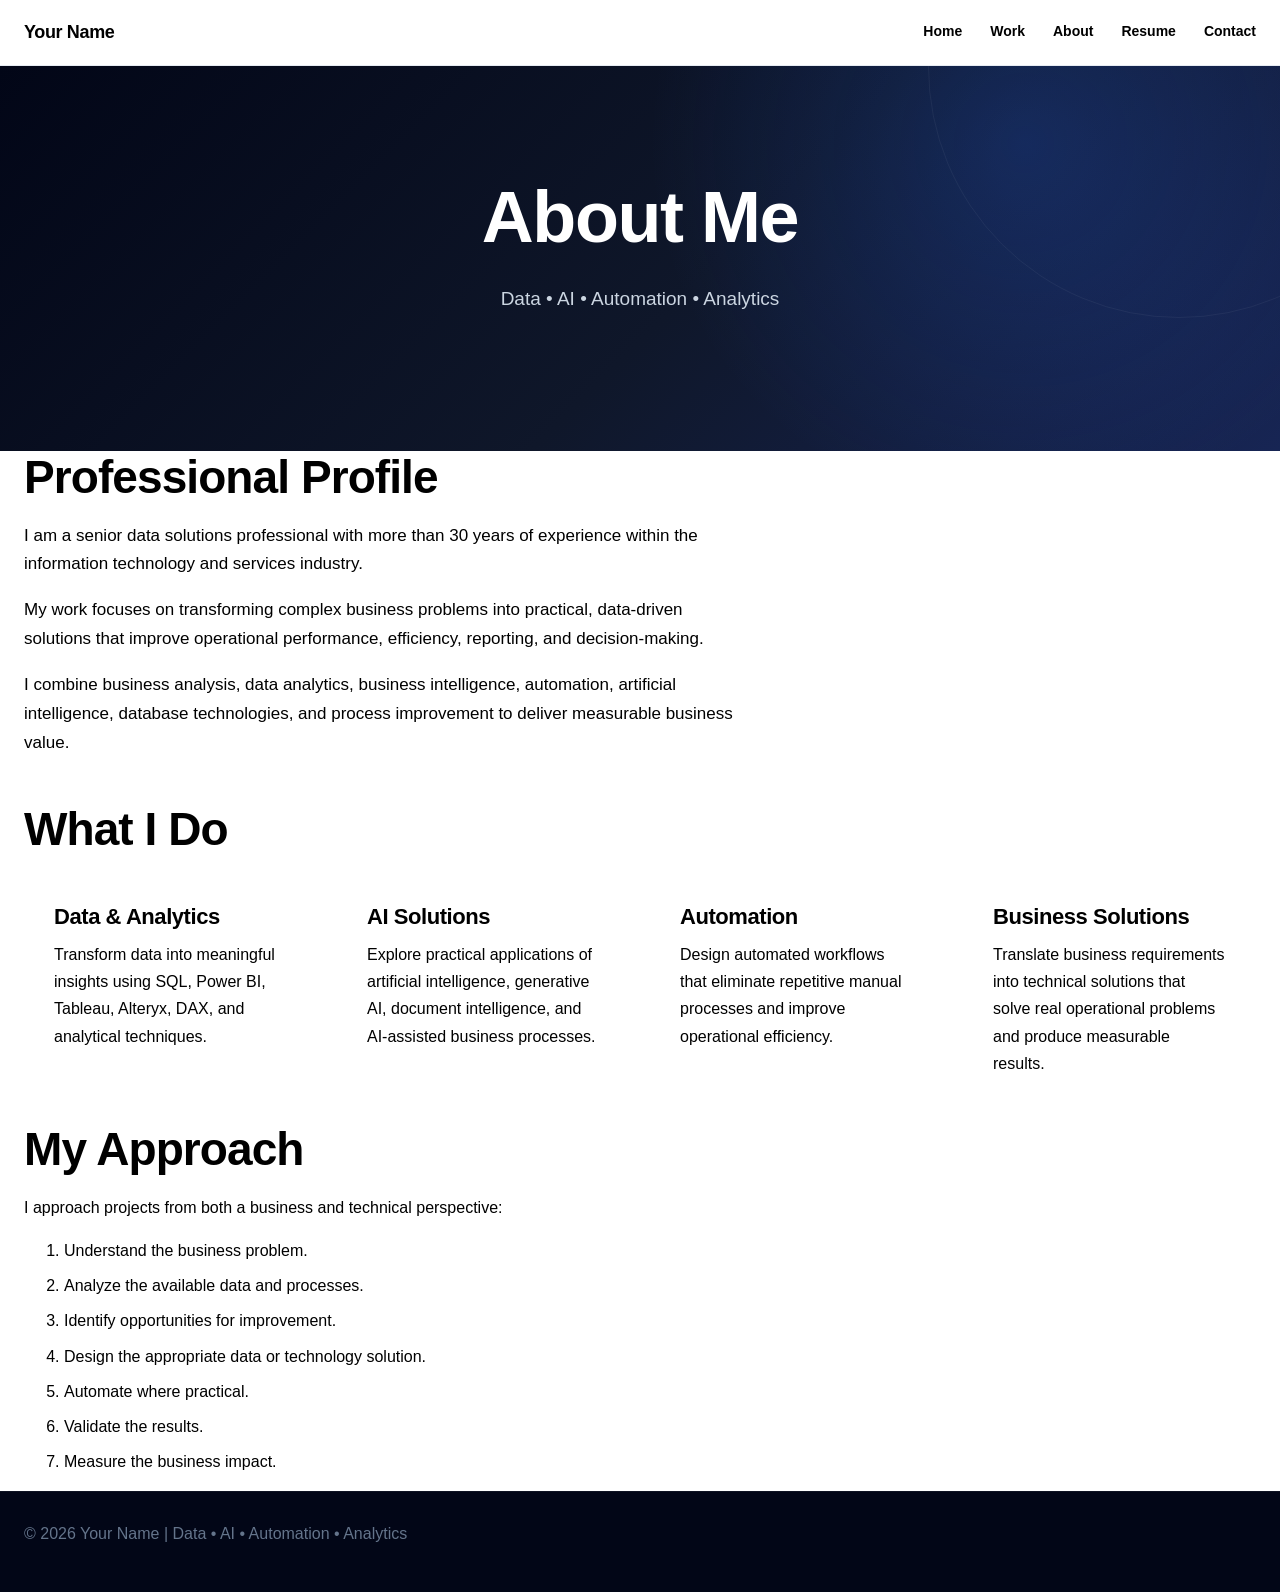
==== commit 8f845420: "Update about.html" ====
--- a/about.html
+++ b/about.html
@@ -67,7 +67,7 @@
 
 <main class="container">
 
-<section>
+<div class="section-heading">
 
     <h2>Professional Profile</h2>
 
@@ -90,6 +90,7 @@
         database technologies, and process improvement to deliver
         measurable business value.
     </p>
+</div>
 
 </section>
 
--- a/css/style.css
+++ b/css/style.css
@@ -448,6 +448,8 @@
 
 .button.primary:hover {
     background: var(--primary-dark);
+
+    box-shadow: var(--shadow);
 }
 
 .button.secondary {
@@ -551,7 +553,7 @@
 
     font-size: 17px;
 
-    max-width: 680px;
+    max-width: 760px;
 }
 
 
@@ -912,6 +914,42 @@
     text-decoration: none;
 }
 
+
+/* Explore Case Study link */
+.case-study-link {
+    color: #000000;
+    font-weight: 600;
+    text-decoration: none;
+}
+
+.case-study-link:hover {
+    color: #2563eb;
+    text-decoration: none;
+}
+
+/* Explore Case Study Button */
+.case-study-button {
+    display: inline-block;
+    background-color: #ffffff;
+    color: #000000;
+    padding: 12px 22px;
+    border-radius: 7px;
+    font-weight: 600;
+    text-decoration: none;
+    border: 1px solid #e2e8f0;
+    box-shadow: 0 4px 15px rgba(0, 0, 0, 0.08);
+    transition:
+        color var(--transition);
+}
+
+.case-study-button:hover {
+    background-color: #f8fafc;
+    color: #000000;
+    text-decoration: none;
+    box-shadow: 0 7px 20px rgba(0, 0, 0, 0.12);
+}
+
+
 .center-button {
 
     text-align: center;
@@ -1601,4 +1639,4 @@
     }
 
 }
-```
+
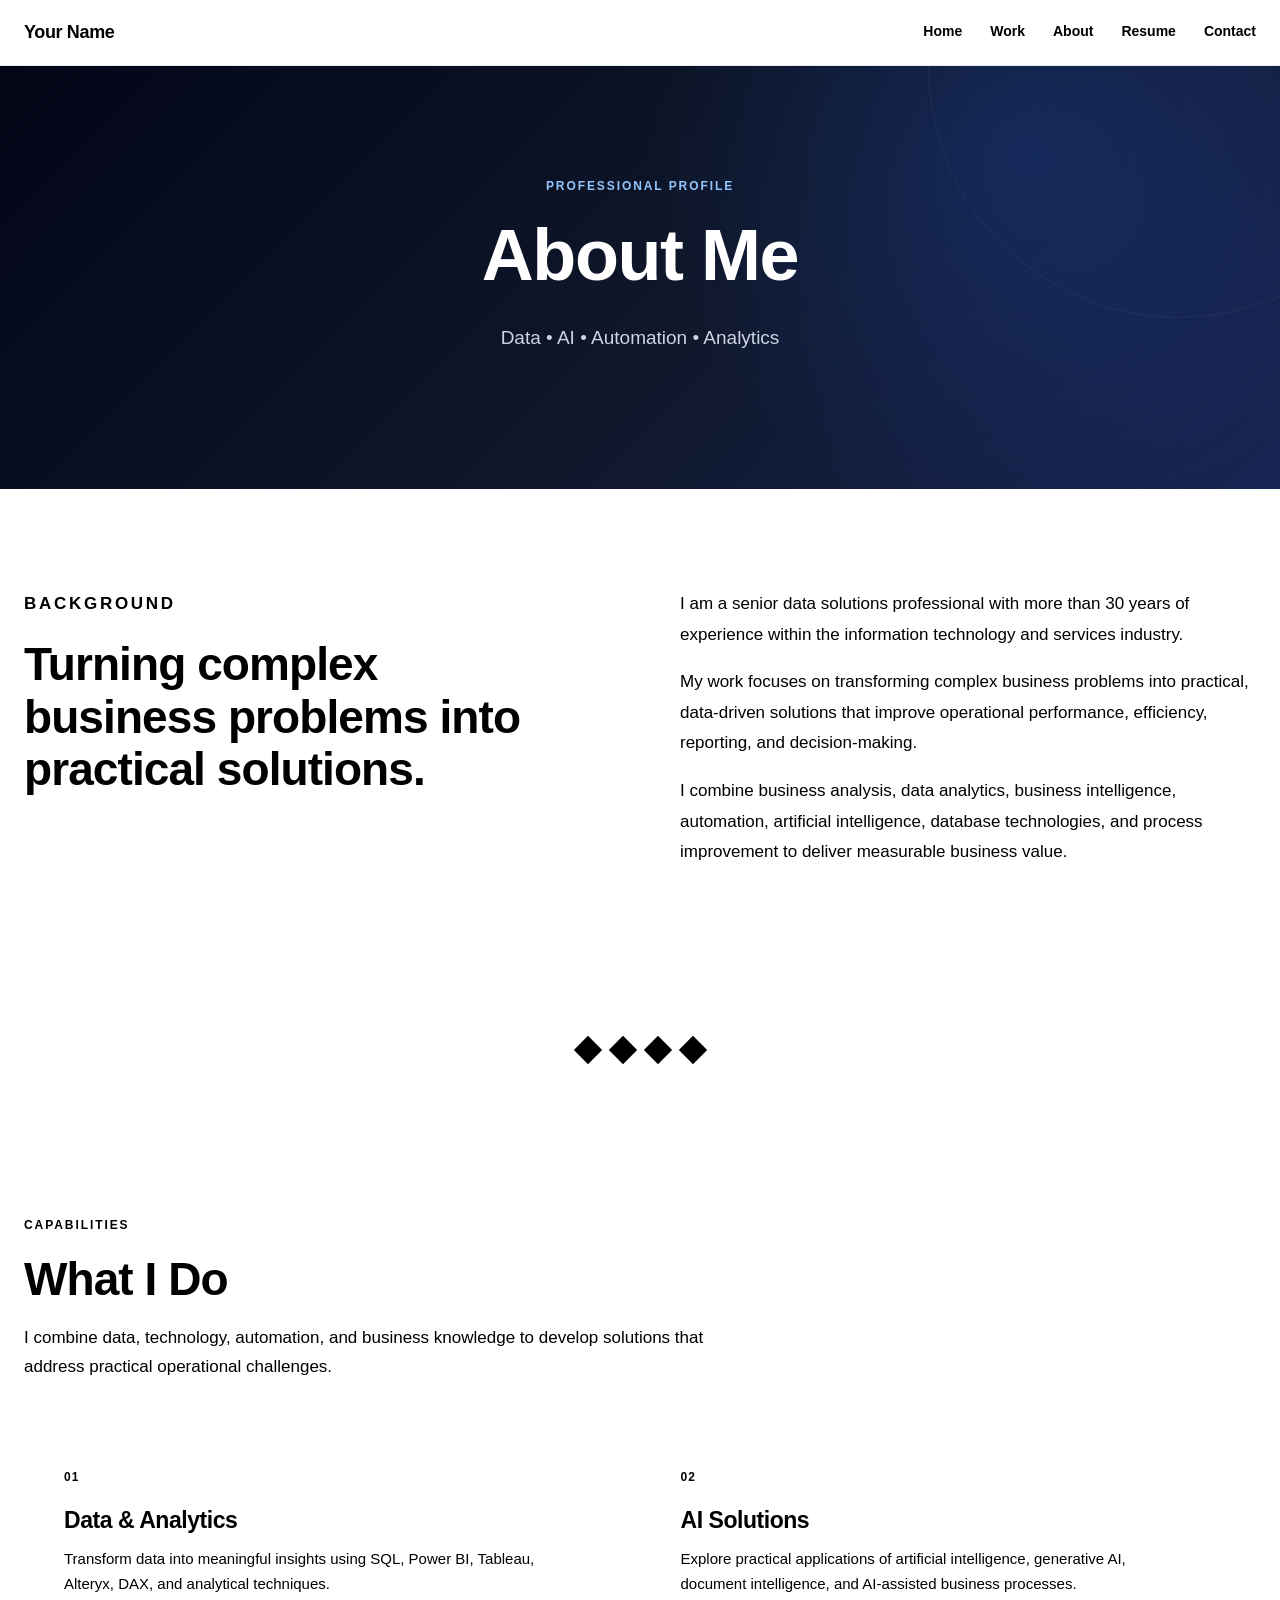
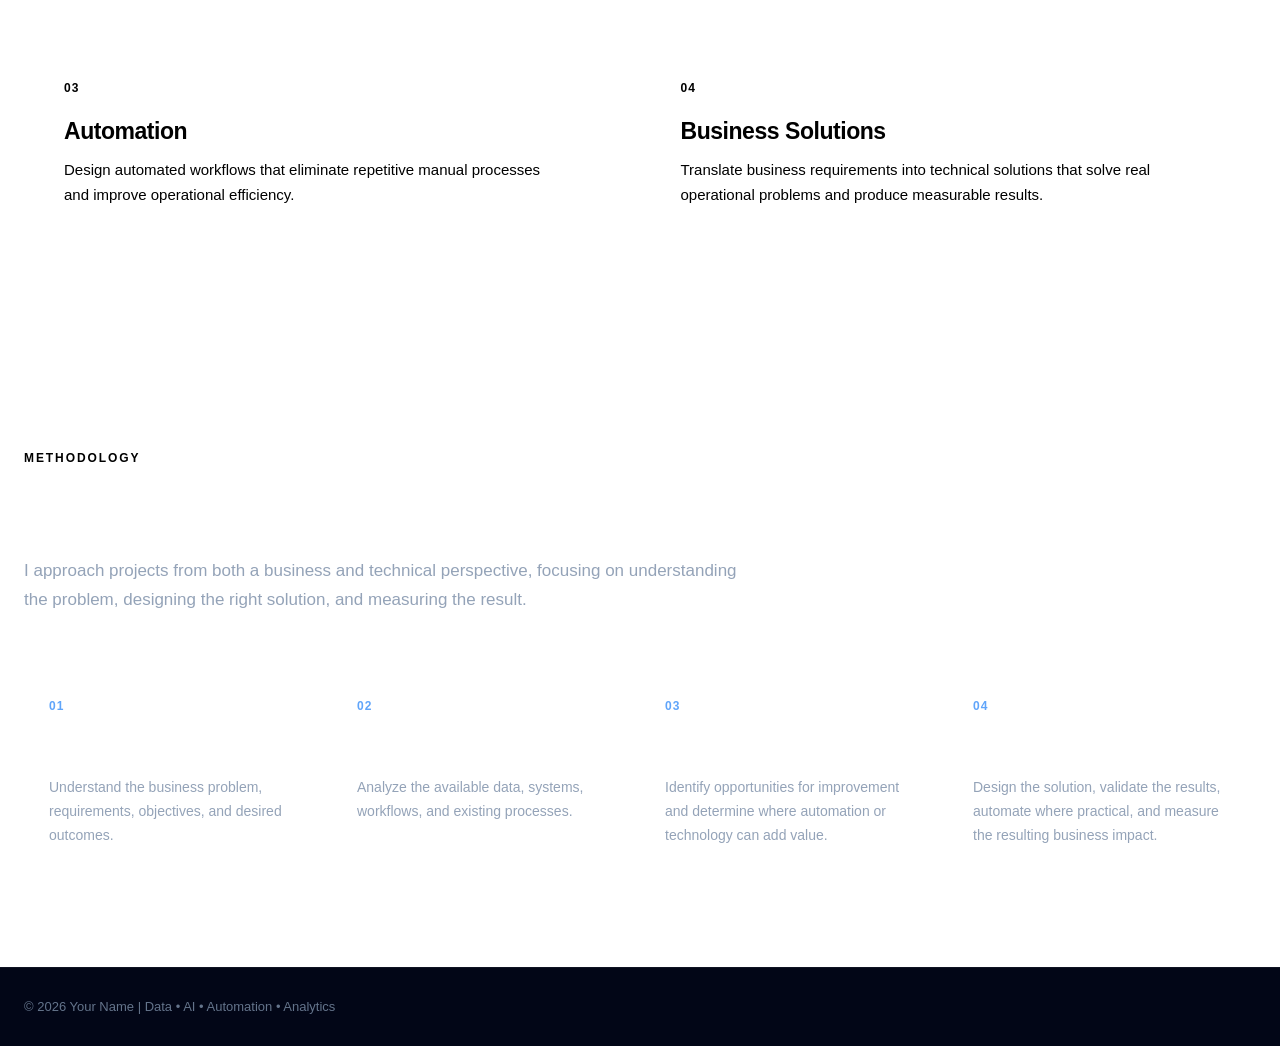
==== commit 31aa73b4: "Update about.html" ====
--- a/about.html
+++ b/about.html
@@ -3,6 +3,7 @@
 <html lang="en">
 
 <head>
+
 
 <meta charset="UTF-8">
 
@@ -13,6 +14,7 @@
 
 <link rel="stylesheet" href="css/style.css">
 
+
 </head>
 
 <body>
@@ -23,27 +25,29 @@
 
 <nav class="navbar">
 
-    <div class="nav-container">
-
-        <a href="index.html" class="logo">
-            Your Name
-        </a>
-
-        <div class="nav-links">
-
-            <a href="index.html">Home</a>
-
-            <a href="projects.html">Work</a>
-
-            <a href="about.html">About</a>
-
-            <a href="resume.html">Resume</a>
-
-            <a href="contact.html">Contact</a>
-
-        </div>
-
-    </div>
+
+<div class="nav-container">
+
+    <a href="index.html" class="logo">
+        Your Name
+    </a>
+
+    <div class="nav-links">
+
+        <a href="index.html">Home</a>
+
+        <a href="projects.html">Work</a>
+
+        <a href="about.html">About</a>
+
+        <a href="resume.html">Resume</a>
+
+        <a href="contact.html">Contact</a>
+
+    </div>
+
+</div>
+
 
 </nav>
 
@@ -53,57 +57,124 @@
 
 <header class="hero">
 
-    <div class="hero-content">
-
-      <h1>About Me</h1>
-
-      <p class="hero-description">
-          Data • AI • Automation • Analytics
-      </p>
-
-  </div>
+
+<div class="hero-content">
+
+    <p class="eyebrow">Professional Profile</p>
+
+    <h1>About Me</h1>
+
+    <p class="hero-description">
+        Data • AI • Automation • Analytics
+    </p>
+
+</div>
+
 
 </header>
 
-<main class="container">
-
-<div class="section-heading">
-
-    <h2>Professional Profile</h2>
-
-    <p>
-        I am a senior data solutions professional with more than
-        30 years of experience within the information technology
-        and services industry.
-    </p>
-
-    <p>
-        My work focuses on transforming complex business problems
-        into practical, data-driven solutions that improve
-        operational performance, efficiency, reporting, and
-        decision-making.
-    </p>
-
-    <p>
-        I combine business analysis, data analytics, business
-        intelligence, automation, artificial intelligence,
-        database technologies, and process improvement to deliver
-        measurable business value.
-    </p>
-</div>
+<!-- =====================================================
+     PROFESSIONAL PROFILE
+     ===================================================== -->
+
+<section class="about-preview">
+
+
+<div class="container">
+
+    <div class="about-content">
+
+        <div>
+
+            <p class="eyebrow">
+                Background
+            </p>
+
+            <h2>
+                Turning complex business problems into practical solutions.
+            </h2>
+
+        </div>
+
+        <div>
+
+            <p>
+                I am a senior data solutions professional with more than
+                30 years of experience within the information technology
+                and services industry.
+            </p>
+
+            <p>
+                My work focuses on transforming complex business problems
+                into practical, data-driven solutions that improve
+                operational performance, efficiency, reporting, and
+                decision-making.
+            </p>
+
+            <p>
+                I combine business analysis, data analytics, business
+                intelligence, automation, artificial intelligence,
+                database technologies, and process improvement to deliver
+                measurable business value.
+            </p>
+
+        </div>
+
+    </div>
+
+</div>
+
 
 </section>
 
-
-<section>
-
-    <h2>What I Do</h2>
-
-    <div class="card-grid">
-
-        <div class="card">
-
-            <h3>Data & Analytics</h3>
+<!-- =====================================================
+     SECTION DIVIDER
+     ===================================================== -->
+
+<div class="section-divider secondary"
+     aria-hidden="true">
+
+
+<span></span>
+<span></span>
+<span></span>
+<span></span>
+
+
+</div>
+
+<!-- =====================================================
+     WHAT I DO
+     ===================================================== -->
+
+<section class="capabilities">
+
+<div class="container">
+
+    <div class="section-heading">
+
+        <p class="eyebrow">
+            Capabilities
+        </p>
+
+        <h2>What I Do</h2>
+
+        <p>
+            I combine data, technology, automation, and business
+            knowledge to develop solutions that address practical
+            operational challenges.
+        </p>
+
+    </div>
+
+
+    <div class="capability-grid">
+
+        <div class="capability">
+
+            <span class="capability-number">01</span>
+
+            <h3>Data &amp; Analytics</h3>
 
             <p>
                 Transform data into meaningful insights using
@@ -114,7 +185,9 @@
         </div>
 
 
-        <div class="card">
+        <div class="capability">
+
+            <span class="capability-number">02</span>
 
             <h3>AI Solutions</h3>
 
@@ -127,7 +200,9 @@
         </div>
 
 
-        <div class="card">
+        <div class="capability">
+
+            <span class="capability-number">03</span>
 
             <h3>Automation</h3>
 
@@ -140,7 +215,9 @@
         </div>
 
 
-        <div class="card">
+        <div class="capability">
+
+            <span class="capability-number">04</span>
 
             <h3>Business Solutions</h3>
 
@@ -154,45 +231,113 @@
 
     </div>
 
+</div>
+
 </section>
 
-
-<section>
-
-    <h2>My Approach</h2>
+<!-- =====================================================
+     MY APPROACH
+     ===================================================== -->
+
+<section class="approach">
+
+<div class="container">
+
+    <div class="section-heading">
+
+        <p class="eyebrow">
+            Methodology
+        </p>
+
+        <h2>My Approach</h2>
+
+        <p>
+            I approach projects from both a business and technical
+            perspective, focusing on understanding the problem,
+            designing the right solution, and measuring the result.
+        </p>
+
+    </div>
+
+
+    <div class="process-grid">
+
+        <div class="process-step">
+
+            <span>01</span>
+
+            <h3>Understand</h3>
+
+            <p>
+                Understand the business problem, requirements,
+                objectives, and desired outcomes.
+            </p>
+
+        </div>
+
+
+        <div class="process-step">
+
+            <span>02</span>
+
+            <h3>Analyze</h3>
+
+            <p>
+                Analyze the available data, systems, workflows,
+                and existing processes.
+            </p>
+
+        </div>
+
+
+        <div class="process-step">
+
+            <span>03</span>
+
+            <h3>Improve</h3>
+
+            <p>
+                Identify opportunities for improvement and
+                determine where automation or technology can
+                add value.
+            </p>
+
+        </div>
+
+
+        <div class="process-step">
+
+            <span>04</span>
+
+            <h3>Deliver &amp; Measure</h3>
+
+            <p>
+                Design the solution, validate the results,
+                automate where practical, and measure the
+                resulting business impact.
+            </p>
+
+        </div>
+
+    </div>
+
+</div>
+
+</section>
+
+<!-- =====================================================
+     FOOTER
+     ===================================================== -->
+
+<footer>
+
+<div class="footer-content">
 
     <p>
-        I approach projects from both a business and technical
-        perspective:
+        © 2026 Your Name | Data • AI • Automation • Analytics
     </p>
 
-    <ol>
-
-        <li>Understand the business problem.</li>
-
-        <li>Analyze the available data and processes.</li>
-
-        <li>Identify opportunities for improvement.</li>
-
-        <li>Design the appropriate data or technology solution.</li>
-
-        <li>Automate where practical.</li>
-
-        <li>Validate the results.</li>
-
-        <li>Measure the business impact.</li>
-
-    </ol>
-
-</section>
-
-</main>
-
-<footer>
-
-<p>
-    © 2026 Your Name | Data • AI • Automation • Analytics
-</p>
+</div>
 
 </footer>
 
--- a/css/style.css
+++ b/css/style.css
@@ -521,7 +521,6 @@
 
     text-decoration: none;
 }
-
 
 /* =========================================================
    SECTIONS
@@ -1637,6 +1636,52 @@
         padding:
             5px 9px;
     }
-
-}
-
+}
+
+/* =========================================
+   FOUR LARGE DIAMOND SECTION DIVIDER
+   ========================================= */
+
+.section-divider.secondary {
+    display: flex !important;
+    justify-content: center !important;
+    align-items: center !important;
+    gap: 15px !important;
+    width: 100% !important;
+    height: 50px !important;
+    margin: 40px 0 !important;
+    background: transparent !important;
+}
+
+.section-divider.secondary span {
+    display: block !important;
+    width: 20px !important;
+    height: 20px !important;
+    min-width: 20px !important;
+    min-height: 20px !important;
+    background-color: #000000 !important;
+    opacity: 1 !important;
+    transform: rotate(45deg) !important;
+}
+
+
+/* =========================================
+   FOUR DIAMOND SECTION DIVIDER
+========================================= */
+
+.section-divider {
+    display: flex;
+    justify-content: center;
+    align-items: center;
+    gap: 10px;
+    margin: 20px 0 70px;
+}
+
+.section-divider span {
+    width: 7px;
+    height: 7px;
+    background-color: #000000;
+    display: block;
+    transform: rotate(45deg);
+}
+
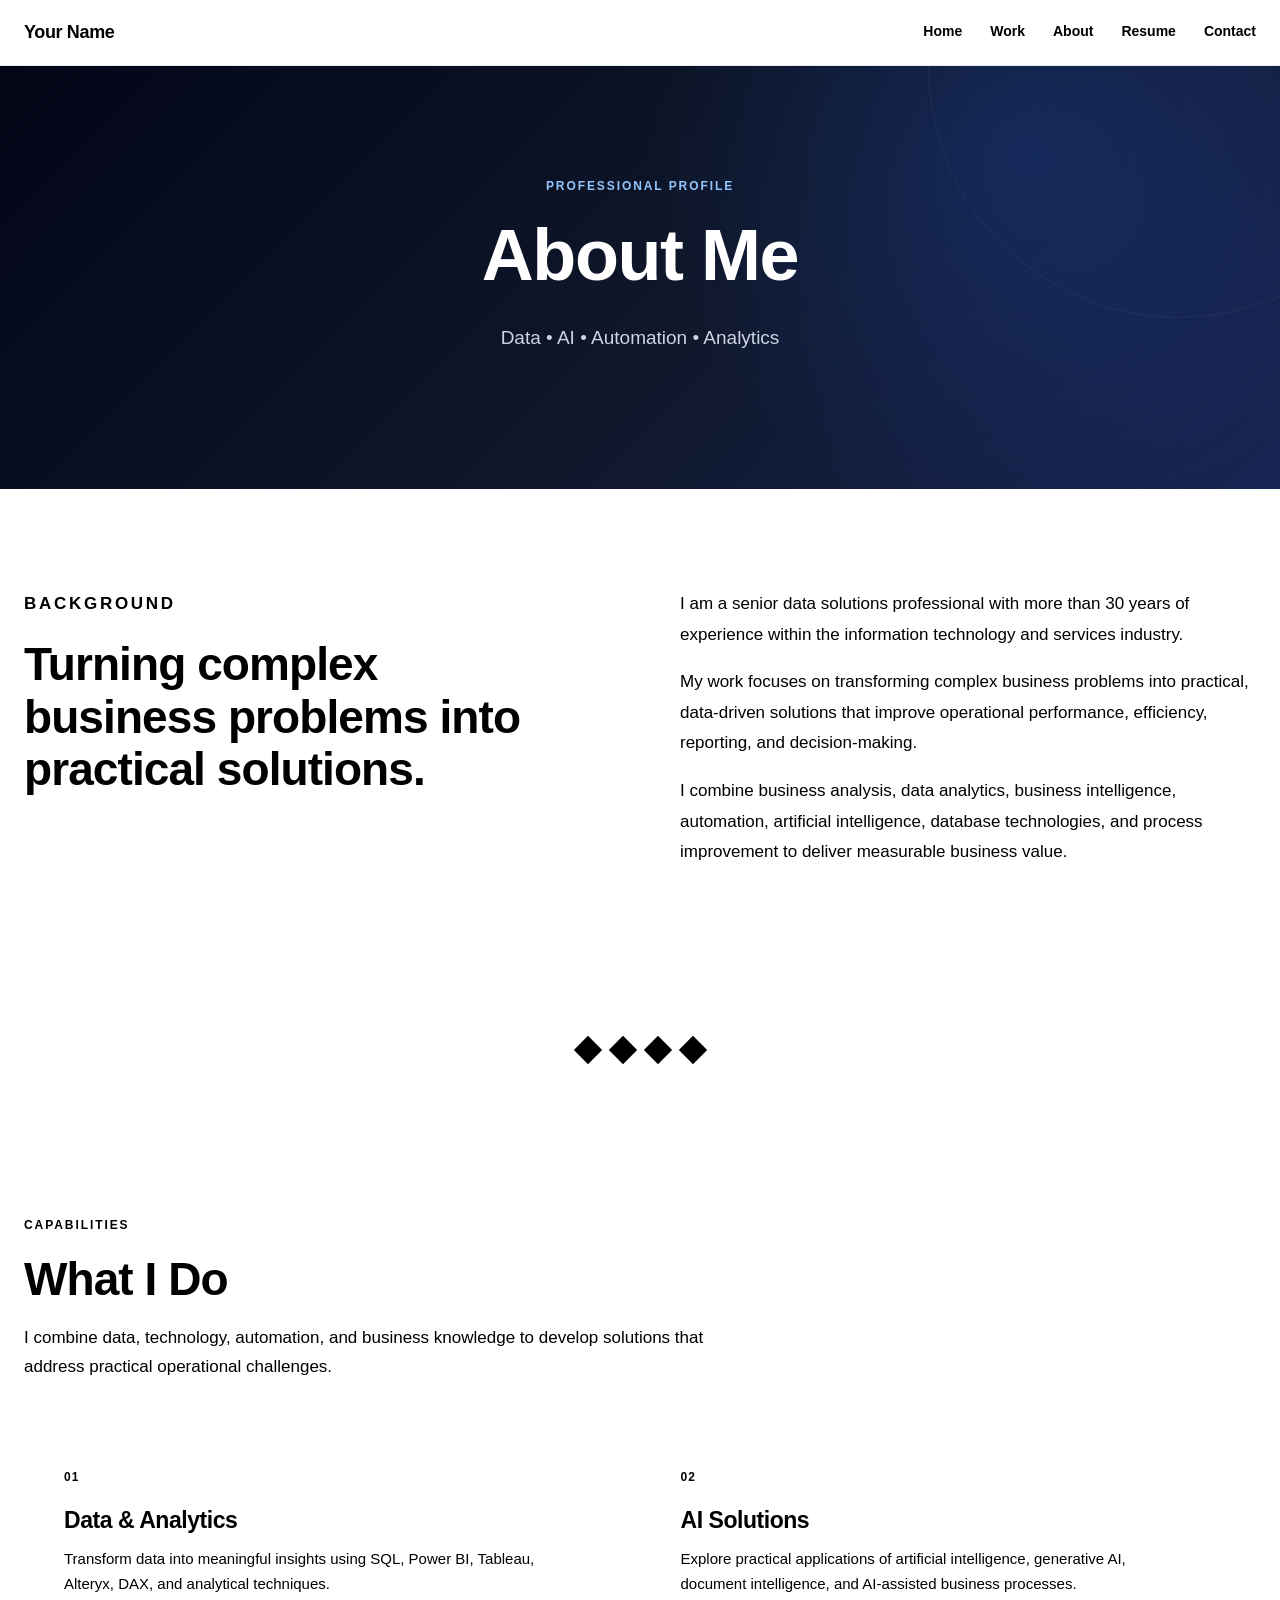
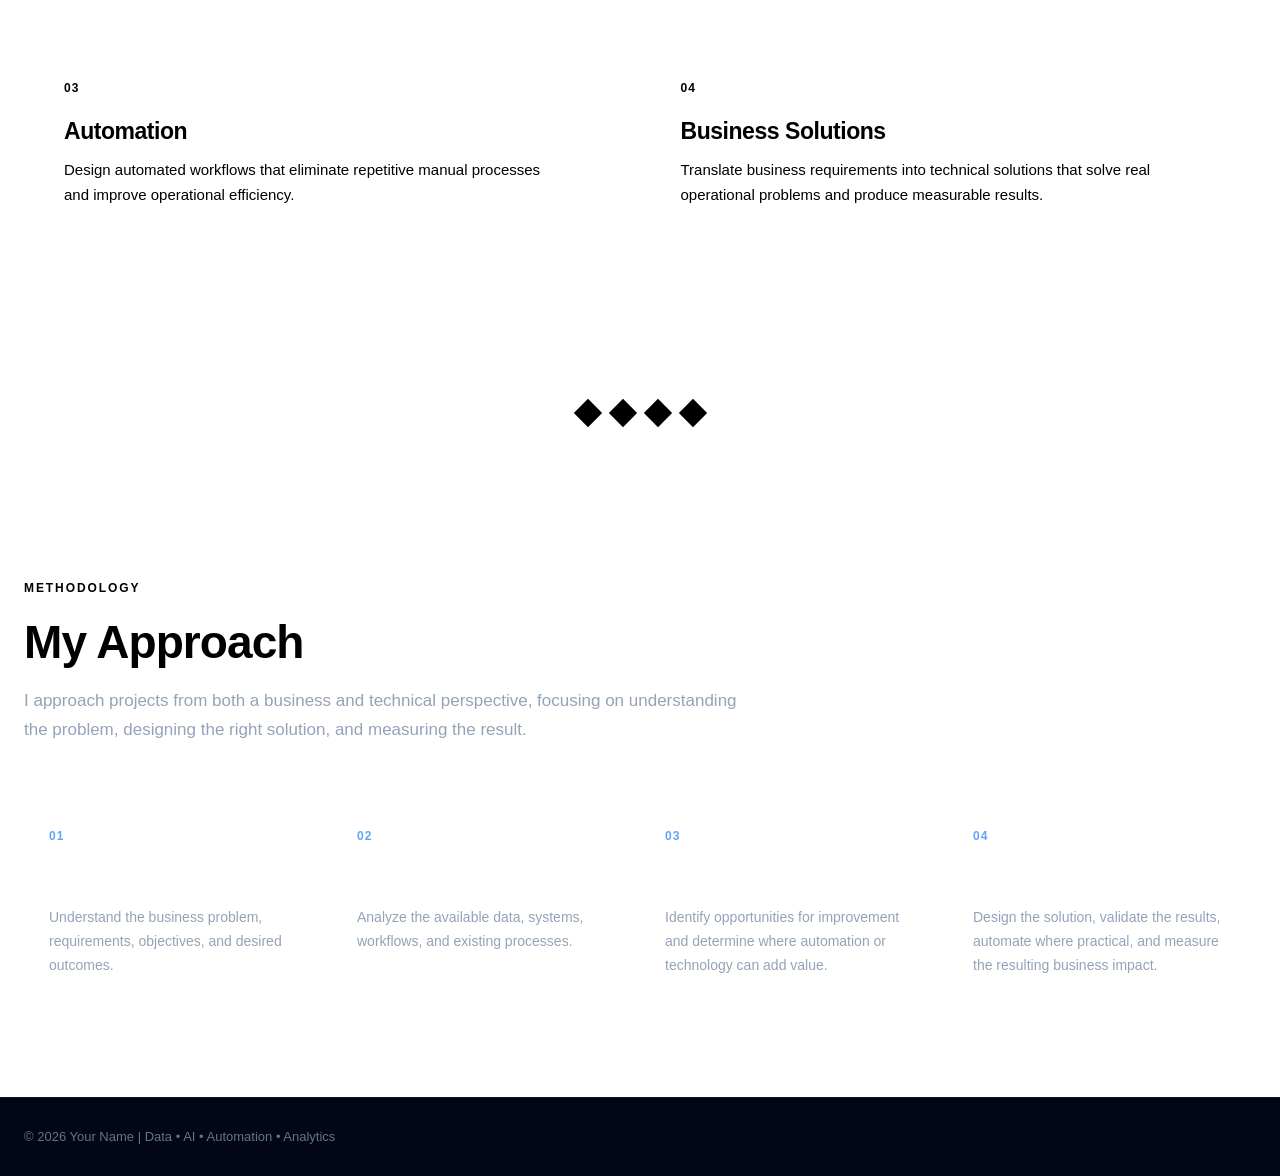
==== commit 7dc87732: "Update about.html" ====
--- a/about.html
+++ b/about.html
@@ -236,6 +236,22 @@
 </section>
 
 <!-- =====================================================
+     SECTION DIVIDER
+     ===================================================== -->
+
+<div class="section-divider secondary"
+     aria-hidden="true">
+
+
+<span></span>
+<span></span>
+<span></span>
+<span></span>
+
+
+</div>
+
+<!-- =====================================================
      MY APPROACH
      ===================================================== -->
 
--- a/css/style.css
+++ b/css/style.css
@@ -1034,7 +1034,7 @@
 }
 
 .approach .section-heading h2 {
-    color: white;
+    color: #000000;
 }
 
 .approach .section-heading p:not(.eyebrow) {
